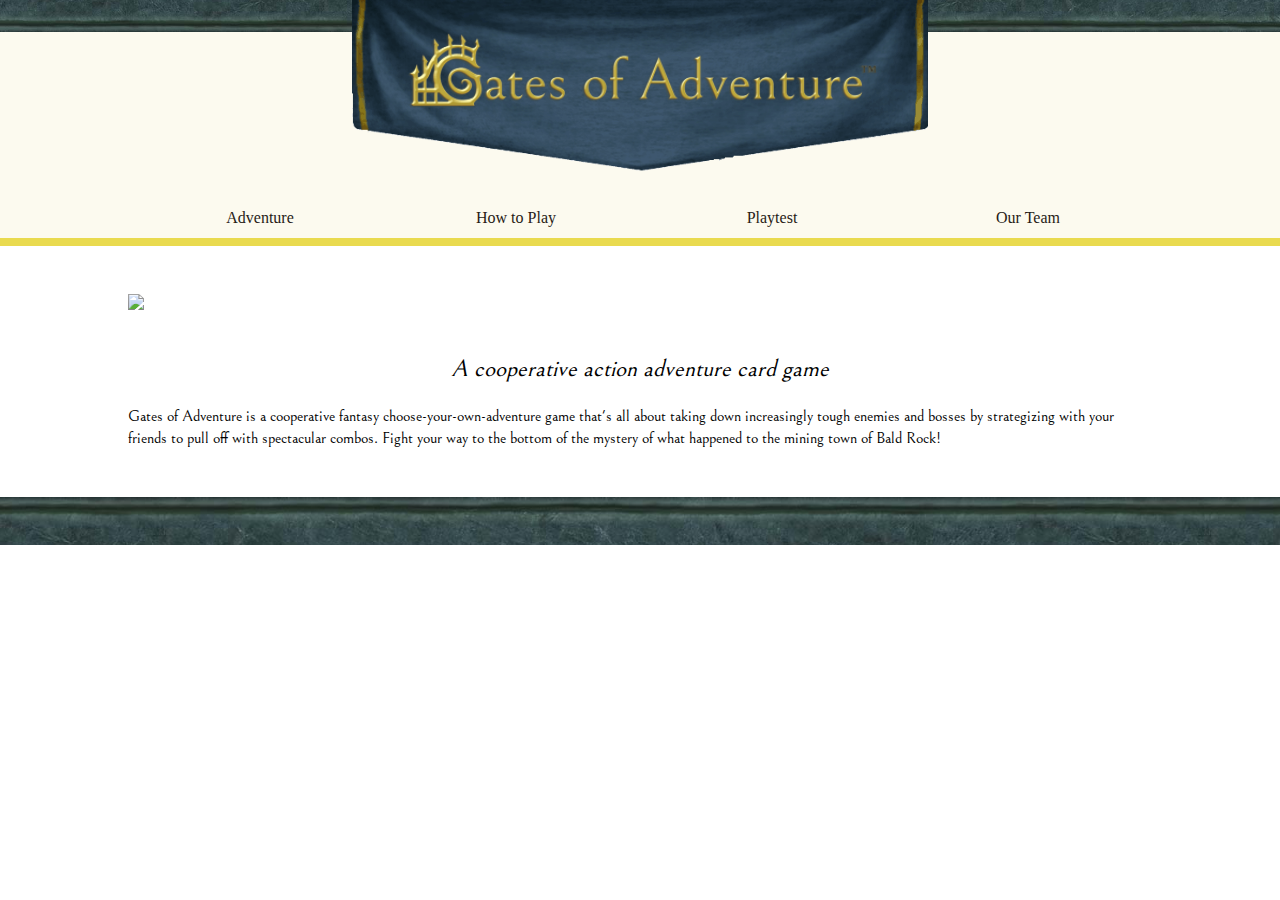
==== index.html @ 1a71f746 "website draft 1" ====
<!DOCTYPE html>
<html lang="en">
<head>
    <meta charset="UTF-8">
    <meta name="viewport" content="width=device-width, initial-scale=1.0">
    <meta http-equiv="X-UA-Compatible" content="ie=edge">
    <link rel="stylesheet" href="./css/reset.css" media="screen" charset="utf-8">
    <link rel="stylesheet" href="./css/gatesofadventuretheme.css" media="screen" charset="utf-8">
    <title>Document</title>
</head>
<body>
    
    <header>
        <div class="leatherBorder"></div>
        <div class="headerBackground">
            <div class="padContent">
                    <div class="logoBanner"><a href="./index.html"><img class="logo" src="./images/Logo.png"></a></div>
                    <ul class="navMenu">
                        <li><a href="./pages/adventure.html">Adventure</a></li>
                        <li><a href="./pages/how-to-play.html">How to Play</a></li>
                        <li><a href="./pages/playtesting.html">Playtest</a></li>
                        <li><a href="./pages/our-team.html">Our Team</a></li>
                    </ul>
            </div>
        </div>
        <div class="headerBorder"></div>
    </header>

    <main>
        <img class="heroImage" src="https://via.placeholder.com/900x500.png">
        <div class="padContent">
            <p class="tagline">A cooperative action adventure card game</p>
            <p>Gates of Adventure is a cooperative fantasy choose-your-own-adventure game that's all about taking down  increasingly tough enemies and bosses by strategizing with your friends to pull off with spectacular combos. Fight your way to the bottom of the mystery of what happened to the mining town of Bald Rock!</p>
        </div>
    </main>

    <footer>

        <div class="leatherBorder"></div>
    </footer>

</body>
</html>
---- css/gatesofadventuretheme.css ----
@import url('https://fonts.googleapis.com/css?family=Bellefair|IM+Fell+DW+Pica+SC|IM+Fell+Great+Primer');

* { 
    box-sizing: border-box;
}

p {
    font-family: 'Bellefair', serif;
}

a {
    font-family: 'IM Fell DW Pica SC', serif;
}

h1,
h2,
h3,
h4 {
    font-weight: bold;
    font-family: 'IM Fell Great Primer', serif;
}

h1 {
    font-size: 3rem;
    margin: 0 0 1.5rem;
}

header div.leatherBorder,
footer div.leatherBorder {
    height: 2rem;
    background: #1e3234 url("../images/LeatherBorder.jpg") repeat-x bottom;
    background-size: auto 180%;
}

header div.headerBackground {
    background-color: #fcfaef;
}

header div.logoBanner {
    background: rgba(16, 46, 63, 0) url("../images/banner.png") no-repeat;
    background-size: contain;
    width: 60vw;
    max-width: 36rem;
    min-width: 16rem;
    margin: 0 auto;
    padding: 1rem 3rem 3rem; 
    position: relative;
    top: -2rem;
}

header img.logo {
    width: 100%;
    height: auto;
}

header ul.navMenu {
    margin: 0 10vw;
    height: 2rem;
    border-color: black;
}

header ul.navMenu li {
    width: 25%;
    height: 1.5rem;
    text-align: center;
    padding: 0 0.75rem;
    font-style: italic;
    float: left;
}

header ul.navMenu li a {
    color: #271b16;
    font-style: normal;
    display: block;
    padding: 0.25rem 0;
    width: 100%;
    margin: 0 0.25rem;
    text-decoration: none;
}

header ul.navMenu li a:hover {
    background-color: #faf5d9;
}

@media only screen and (max-width: 30rem) {
    header ul.navMenu {
        height: auto;
    }
    header ul.navMenu li {
        float: none;
        width: auto;
    }
}

header div.headerBorder {
    height: 0.5rem;
    background-color: #e9da4f;
    margin: 0 0 3rem;
}

footer {
    margin: 3rem 0 0;
}

footer div.leatherBorder {
    -moz-transform: scaleY(-1);
    -o-transform: scaleY(-1);
    -webkit-transform: scaleY(-1);
    transform: scaleY(-1);
    filter: FlipV;
    -ms-filter: "FlipV";
    height: 3rem;
}

main img.heroImage {
    height: auto;
    max-width: 75rem;
    width: 80vw;
    display: block;
    margin: 0 auto 3rem;
}

main img.inlineImage {
    height: auto;
    max-width: 40rem;
    width: 80vw;
    display: block;
    margin: 0 auto 3rem;
}

main p {
    line-height: 1.4rem;
    margin: 0 0 1.5rem;
}

main p.tagline {
    font-size: 1.5rem;
    font-style: italic;
    text-align: center;
}

main div.padContent {
    margin: 0 10vw;
}

main div.fourGridContainer {
    clear: both;
    margin-bottom: 1rem;
    max-width: 75rem;
    overflow: auto;
}

main div.fourGridContent {
    padding: 0 1.5rem;
    float: left;
    width: 25%;
}

main div.fourGridContent img {
    width: 100%;
}

main div.fourGridContent h2 {
    text-align: center;
    margin: 0.75rem 0;
}

main div.fourGridContent p {
    text-align: center;
    margin: 0;
}

main iframe {
    display: block;
    margin: 0 auto;
    width: 100%;
    max-width: 37.5rem;
}

main div.centered {
    width: 100%;
    max-width: 30rem;
    margin: 0 auto 3rem;
}

main div.centered img{
    display: block;
    margin: 0 auto 3rem;
    max-width: 30rem;
    width: 100%;
}

@media only screen and (max-width: 60rem) {
    main div.fourGridContent {
        width: 50%;
    }
}

@media only screen and (max-width: 35rem) {
    main div.fourGridContent {
        width: 100%;
    }
}
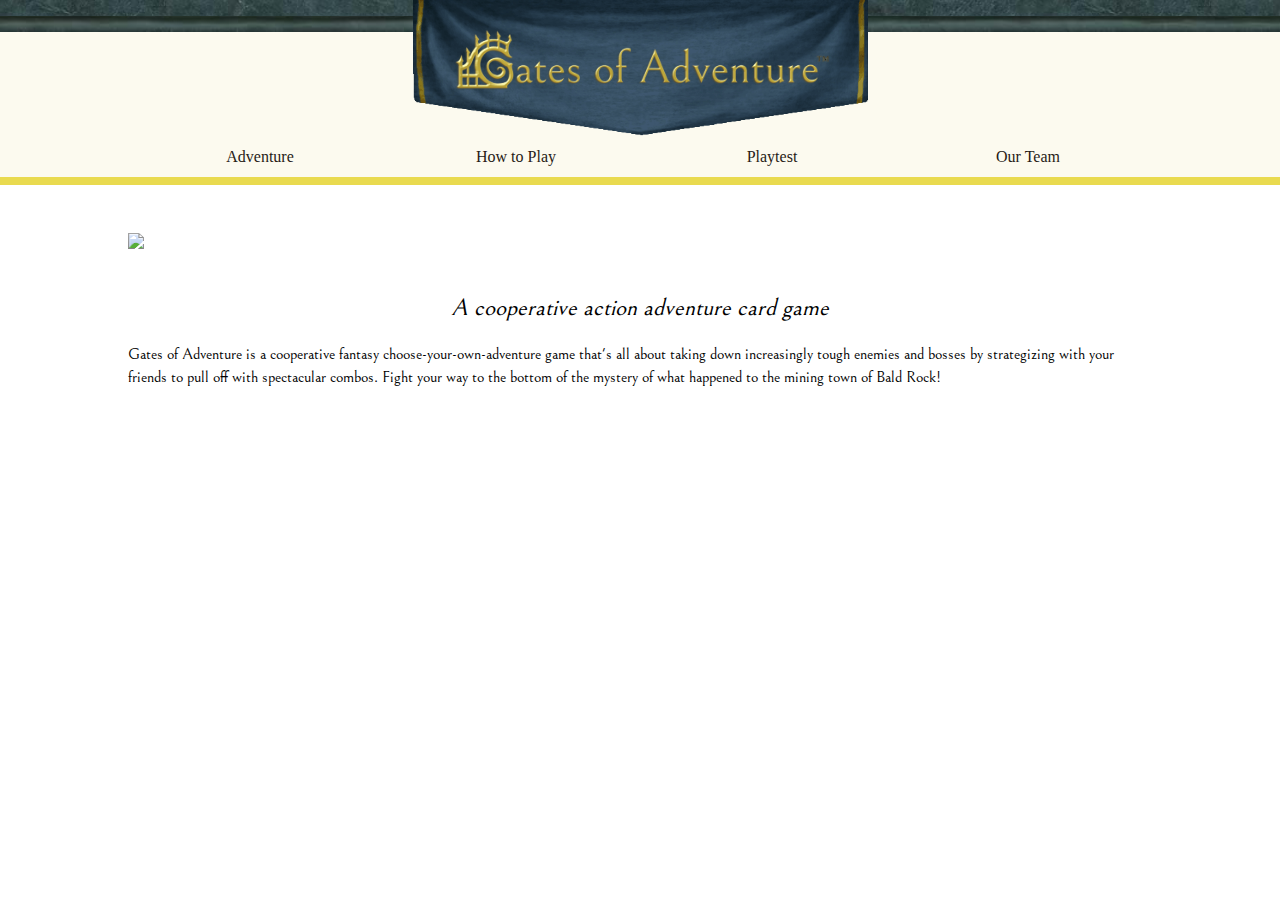
==== commit 12b3e782: "tweaked formatting of header to have more consistant spacing" ====
--- a/index.html
+++ b/index.html
@@ -6,21 +6,21 @@
     <meta http-equiv="X-UA-Compatible" content="ie=edge">
     <link rel="stylesheet" href="./css/reset.css" media="screen" charset="utf-8">
     <link rel="stylesheet" href="./css/gatesofadventuretheme.css" media="screen" charset="utf-8">
-    <title>Document</title>
+    <title>Gates of Adventure</title>
 </head>
 <body>
     
     <header>
-        <div class="leatherBorder"></div>
         <div class="headerBackground">
             <div class="padContent">
-                    <div class="logoBanner"><a href="./index.html"><img class="logo" src="./images/Logo.png"></a></div>
-                    <ul class="navMenu">
-                        <li><a href="./pages/adventure.html">Adventure</a></li>
-                        <li><a href="./pages/how-to-play.html">How to Play</a></li>
-                        <li><a href="./pages/playtesting.html">Playtest</a></li>
-                        <li><a href="./pages/our-team.html">Our Team</a></li>
-                    </ul>
+                <div class="leatherBorder"></div>
+                <div class="logoBanner"><a href="./index.html"><img class="logo" src="./images/Logo.png"></a></div>
+                <ul class="navMenu">
+                    <li><a href="./pages/adventure.html">Adventure</a></li>
+                    <li><a href="./pages/how-to-play.html">How to Play</a></li>
+                    <li><a href="./pages/playtesting.html">Playtest</a></li>
+                    <li><a href="./pages/our-team.html">Our Team</a></li>
+                </ul>
             </div>
         </div>
         <div class="headerBorder"></div>
--- a/css/gatesofadventuretheme.css
+++ b/css/gatesofadventuretheme.css
@@ -27,9 +27,13 @@
 
 header div.leatherBorder,
 footer div.leatherBorder {
-    height: 2rem;
+    height: 4rem;
+    width: 100%;
     background: #1e3234 url("../images/LeatherBorder.jpg") repeat-x bottom;
     background-size: auto 180%;
+    position: absolute;
+    top: -2rem;
+    z-index: 10;
 }
 
 header div.headerBackground {
@@ -37,15 +41,15 @@
 }
 
 header div.logoBanner {
-    background: rgba(16, 46, 63, 0) url("../images/banner.png") no-repeat;
+    background: rgba(16, 46, 63, 0) url("../images/banner.png") no-repeat center top;
     background-size: contain;
     width: 60vw;
-    max-width: 36rem;
+    max-width: 30rem;
     min-width: 16rem;
-    margin: 0 auto;
-    padding: 1rem 3rem 3rem; 
+    margin: 0 auto 0.5rem;
+    padding: 1rem 3rem 2rem; 
     position: relative;
-    top: -2rem;
+    z-index: 30;
 }
 
 header img.logo {
@@ -85,6 +89,7 @@
 @media only screen and (max-width: 30rem) {
     header ul.navMenu {
         height: auto;
+        padding: 0 0 1rem;
     }
     header ul.navMenu li {
         float: none;
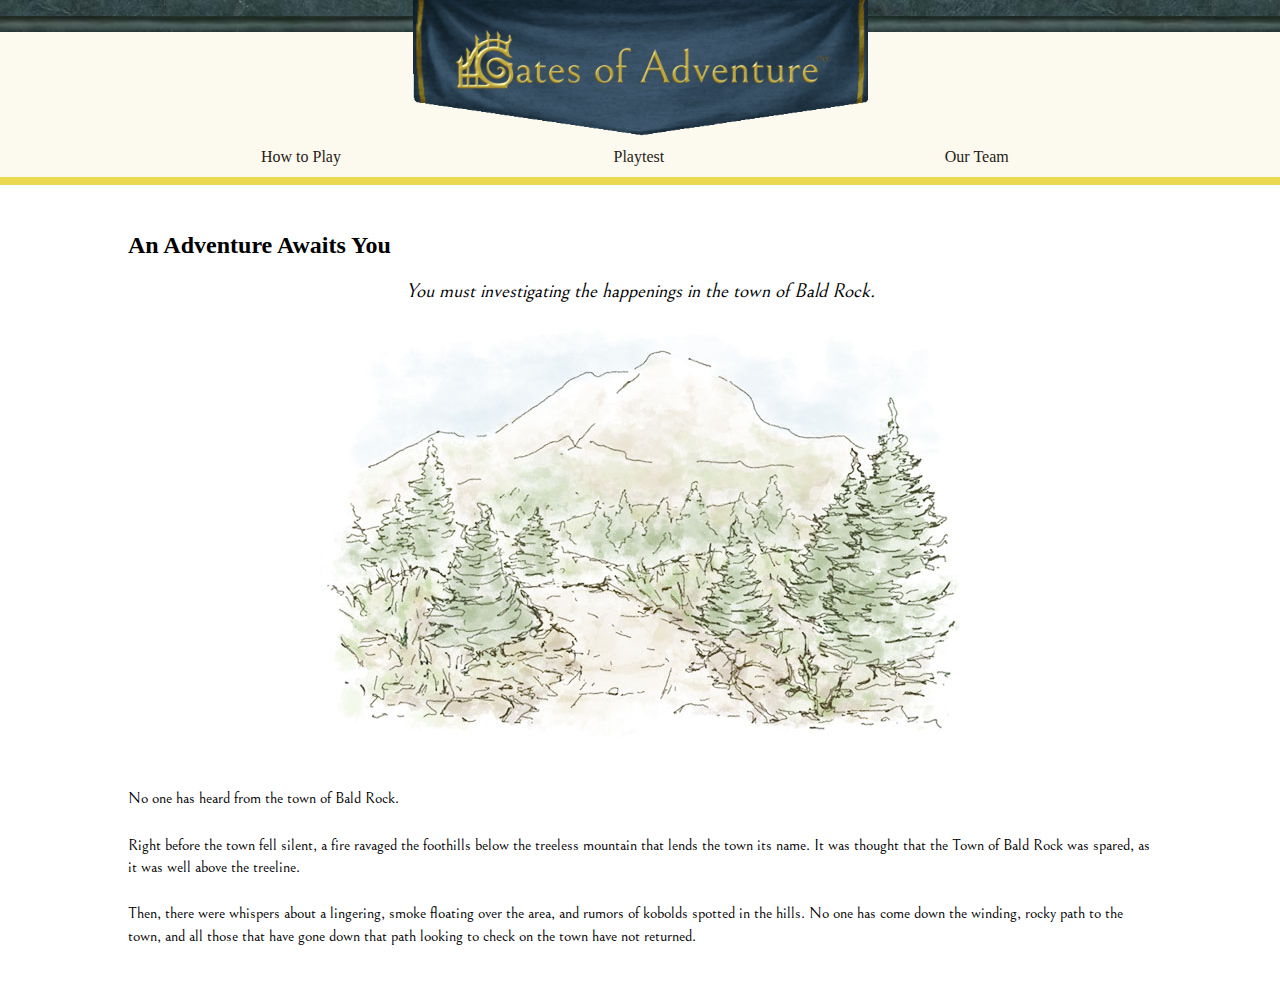
==== commit d4c28c47: "moved content of adventure page to home, and removed adventure page temporarily" ====
--- a/index.html
+++ b/index.html
@@ -16,7 +16,7 @@
                 <div class="leatherBorder"></div>
                 <div class="logoBanner"><a href="./index.html"><img class="logo" src="./images/Logo.png"></a></div>
                 <ul class="navMenu">
-                    <li><a href="./pages/adventure.html">Adventure</a></li>
+                    <!-- <li><a href="./pages/adventure.html">Adventure</a></li> -->
                     <li><a href="./pages/how-to-play.html">How to Play</a></li>
                     <li><a href="./pages/playtesting.html">Playtest</a></li>
                     <li><a href="./pages/our-team.html">Our Team</a></li>
@@ -27,10 +27,23 @@
     </header>
 
     <main>
-        <img class="heroImage" src="https://via.placeholder.com/900x500.png">
+        <!-- <img class="heroImage" src="https://via.placeholder.com/900x500.png"> -->
         <div class="padContent">
-            <p class="tagline">A cooperative action adventure card game</p>
-            <p>Gates of Adventure is a cooperative fantasy choose-your-own-adventure game that's all about taking down  increasingly tough enemies and bosses by strategizing with your friends to pull off with spectacular combos. Fight your way to the bottom of the mystery of what happened to the mining town of Bald Rock!</p>
+            <!-- <p>Gates of Adventure is a cooperative fantasy choose-your-own-adventure game that's all about taking down  increasingly tough enemies and bosses by strategizing with your friends to pull off with spectacular combos. Fight your way to the bottom of the mystery of what happened to the mining town of Bald Rock!</p> -->
+            <h2>An Adventure Awaits You</h2>
+            <p class="tagline">You must investigating the happenings in the town of Bald Rock.</p>
+            <img class="inlineImage" src="images/CampaignImage.jpg">
+            <p>No one has heard from the town of Bald Rock.</p>
+            <p>Right before the town fell silent, a fire ravaged the foothills 
+                below the treeless mountain that lends the town its name.
+                It was thought that the Town of Bald Rock was spared, 
+                as it was well above the treeline. 
+            </p>
+            <p>Then, there were whispers about a lingering, smoke floating over the area,
+                and rumors of kobolds spotted in the hills.
+                No one has come down the winding, rocky path to the town,
+                and all those that have gone down that path looking to check on the town have not returned.
+            </p>
         </div>
     </main>
 
--- a/css/gatesofadventuretheme.css
+++ b/css/gatesofadventuretheme.css
@@ -6,6 +6,7 @@
 
 p {
     font-family: 'Bellefair', serif;
+    font-size: 1rem;
 }
 
 a {
@@ -23,6 +24,11 @@
 h1 {
     font-size: 3rem;
     margin: 0 0 1.5rem;
+}
+
+h2 {
+    font-size: 1.5rem;
+    margin: 0 0 0.75rem;
 }
 
 header div.leatherBorder,
@@ -64,7 +70,7 @@
 }
 
 header ul.navMenu li {
-    width: 25%;
+    width: 33%;
     height: 1.5rem;
     text-align: center;
     padding: 0 0.75rem;
@@ -139,7 +145,8 @@
 }
 
 main p.tagline {
-    font-size: 1.5rem;
+    margin: 1.5rem 0;
+    font-size: 1.25rem;
     font-style: italic;
     text-align: center;
 }
@@ -156,6 +163,7 @@
 }
 
 main div.fourGridContent {
+    margin-bottom: 1.5rem;
     padding: 0 1.5rem;
     float: left;
     width: 25%;
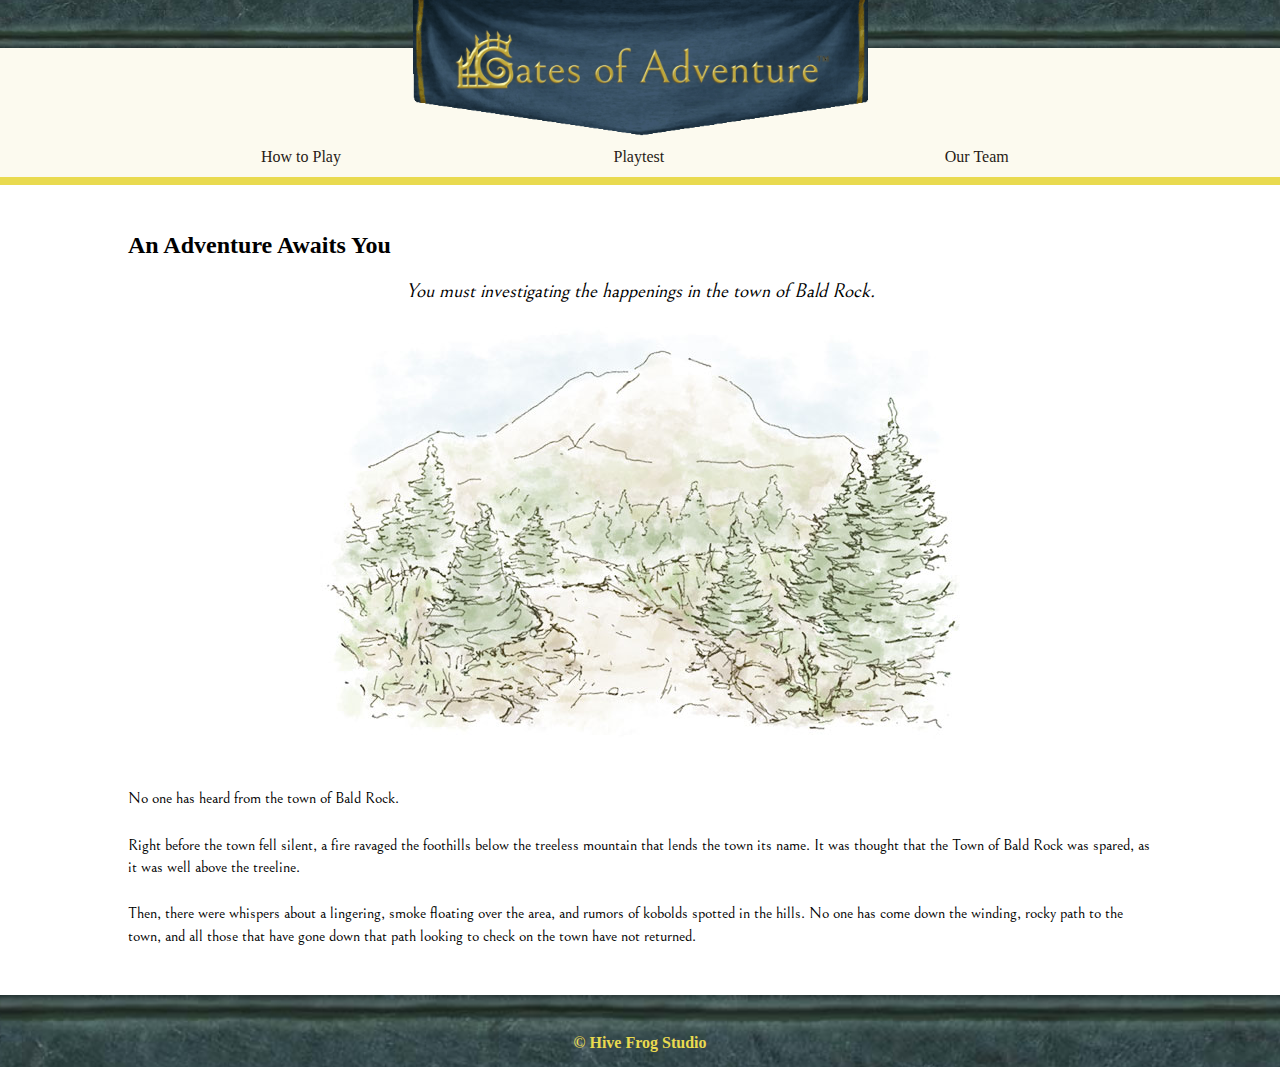
==== commit 2d450b3c: "fixed footer border and added copyright" ====
--- a/index.html
+++ b/index.html
@@ -48,8 +48,7 @@
     </main>
 
     <footer>
-
-        <div class="leatherBorder"></div>
+        <div class="leatherBorder"><p class="copyright">&copy; Hive Frog Studio</p></div>
     </footer>
 
 </body>
--- a/css/gatesofadventuretheme.css
+++ b/css/gatesofadventuretheme.css
@@ -33,12 +33,11 @@
 
 header div.leatherBorder,
 footer div.leatherBorder {
-    height: 4rem;
+    height: 3rem;
     width: 100%;
     background: #1e3234 url("../images/LeatherBorder.jpg") repeat-x bottom;
     background-size: auto 180%;
     position: absolute;
-    top: -2rem;
     z-index: 10;
 }
 
@@ -120,7 +119,21 @@
     transform: scaleY(-1);
     filter: FlipV;
     -ms-filter: "FlipV";
-    height: 3rem;
+    height: 4.5rem;
+}
+
+footer div.leatherBorder p {
+    color: #e9da4f;
+    font-family: 'IM Fell Great Primer', serif;
+    font-weight: bold;
+    margin: 1rem;
+    -moz-transform: scaleY(-1);
+    -o-transform: scaleY(-1);
+    -webkit-transform: scaleY(-1);
+    text-align: center;
+    transform: scaleY(-1);
+    filter: FlipV;
+    -ms-filter: "FlipV";
 }
 
 main img.heroImage {
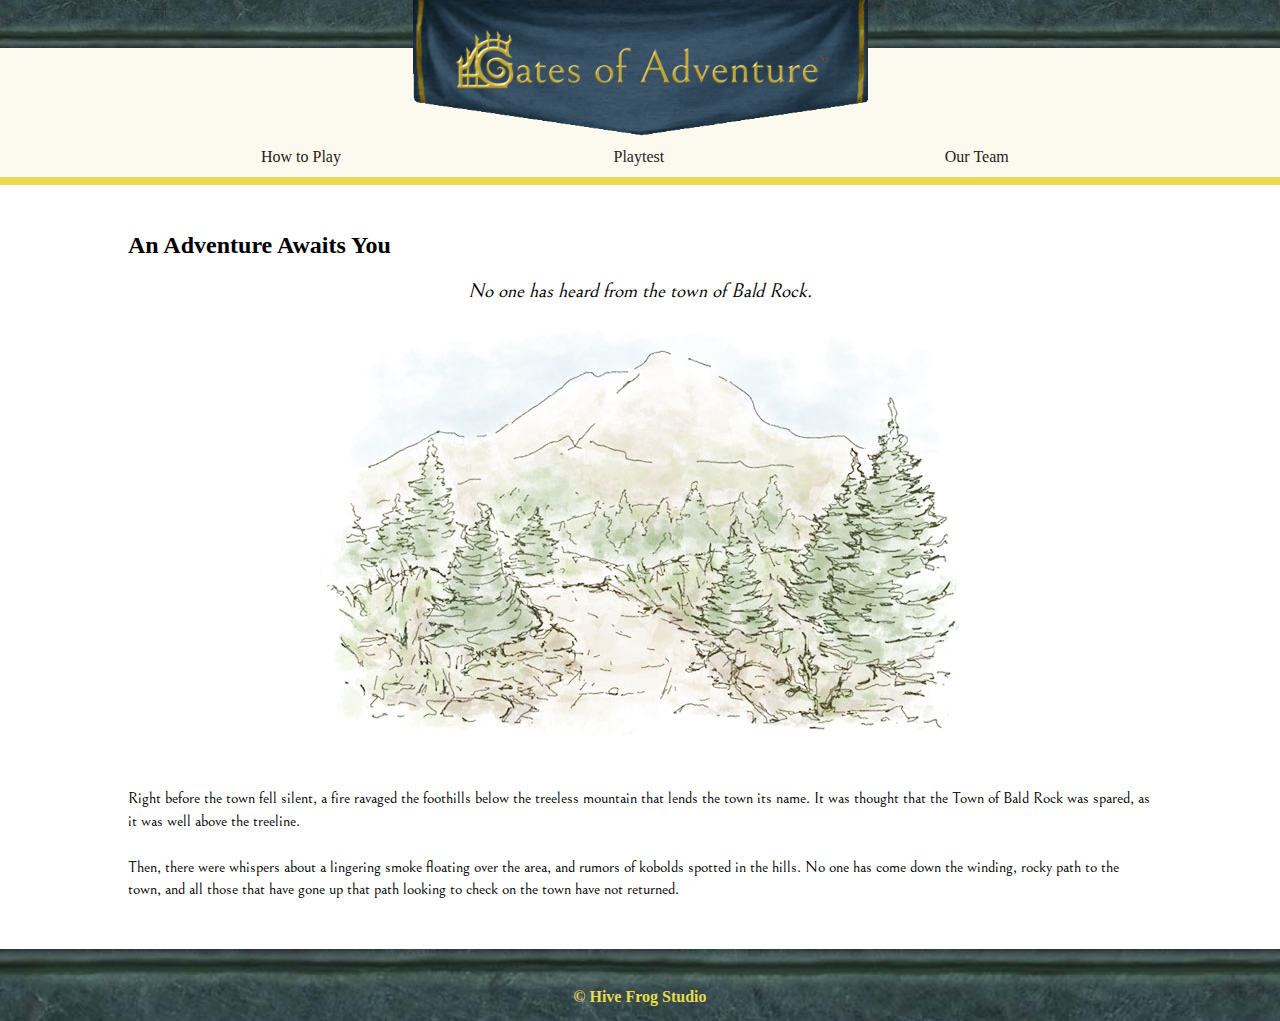
==== commit f610d696: "edited copy errors on home page" ====
--- a/index.html
+++ b/index.html
@@ -31,18 +31,17 @@
         <div class="padContent">
             <!-- <p>Gates of Adventure is a cooperative fantasy choose-your-own-adventure game that's all about taking down  increasingly tough enemies and bosses by strategizing with your friends to pull off with spectacular combos. Fight your way to the bottom of the mystery of what happened to the mining town of Bald Rock!</p> -->
             <h2>An Adventure Awaits You</h2>
-            <p class="tagline">You must investigating the happenings in the town of Bald Rock.</p>
+            <p class="tagline">No one has heard from the town of Bald Rock.</p>
             <img class="inlineImage" src="images/CampaignImage.jpg">
-            <p>No one has heard from the town of Bald Rock.</p>
             <p>Right before the town fell silent, a fire ravaged the foothills 
                 below the treeless mountain that lends the town its name.
                 It was thought that the Town of Bald Rock was spared, 
                 as it was well above the treeline. 
             </p>
-            <p>Then, there were whispers about a lingering, smoke floating over the area,
+            <p>Then, there were whispers about a lingering smoke floating over the area,
                 and rumors of kobolds spotted in the hills.
                 No one has come down the winding, rocky path to the town,
-                and all those that have gone down that path looking to check on the town have not returned.
+                and all those that have gone up that path looking to check on the town have not returned.
             </p>
         </div>
     </main>
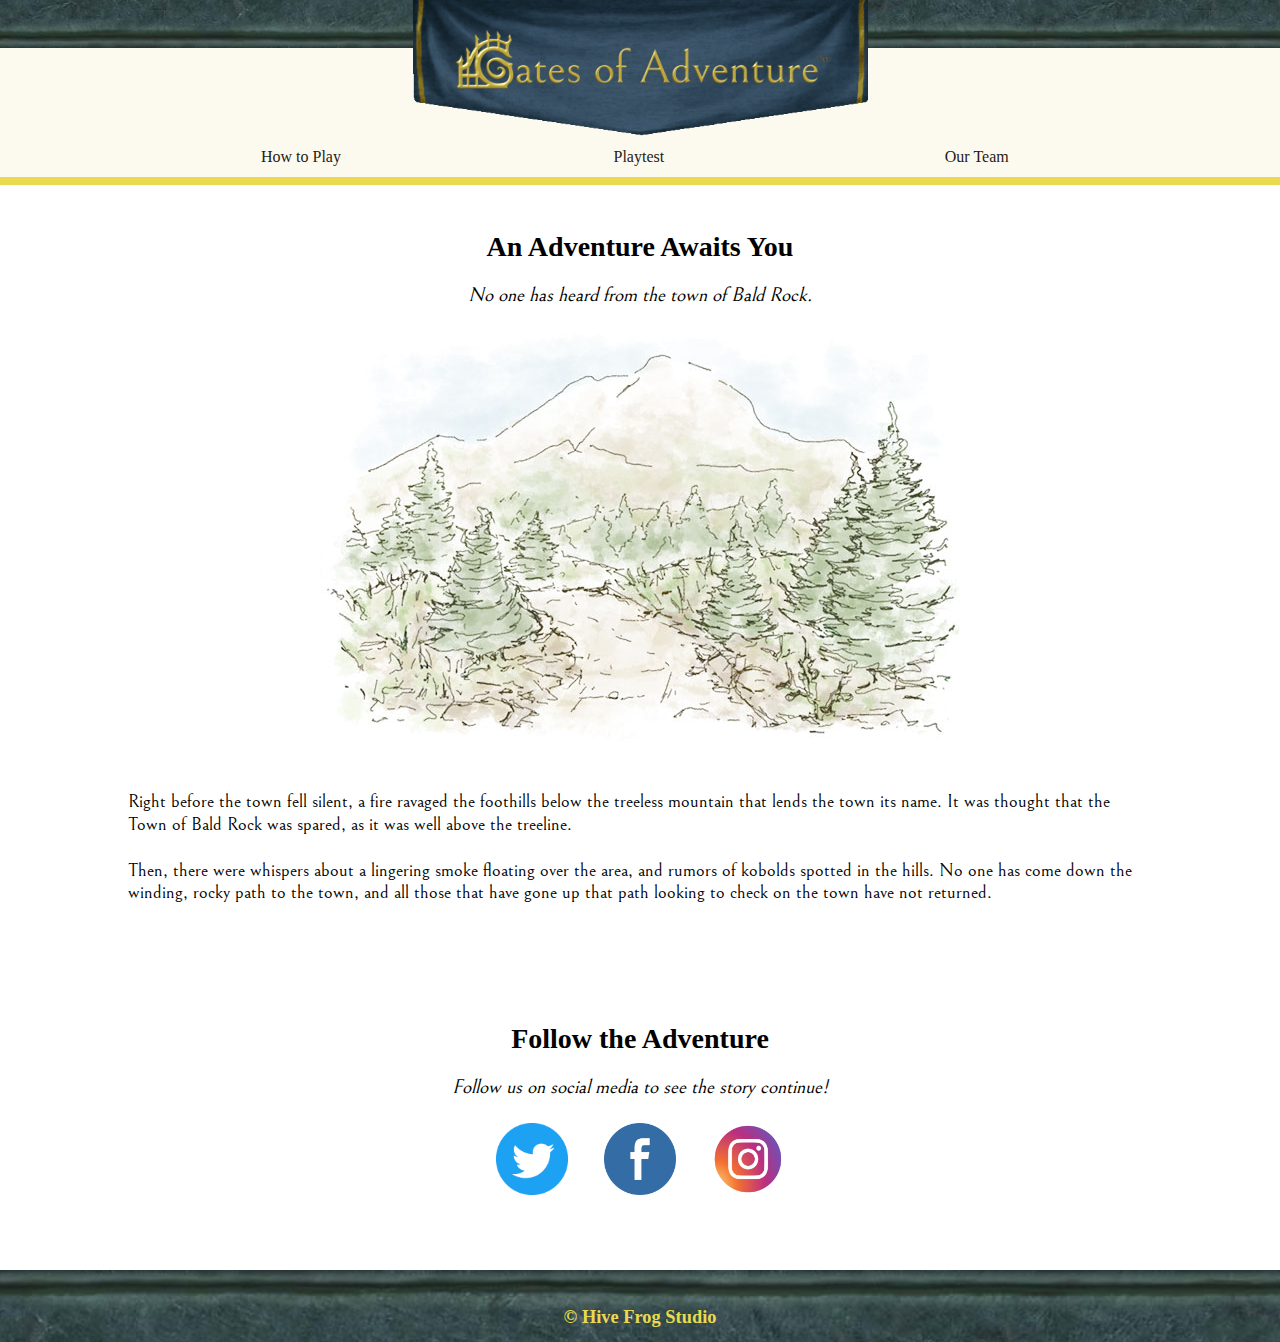
==== commit abc6b801: "added social media logos to homepage" ====
--- a/index.html
+++ b/index.html
@@ -43,6 +43,14 @@
                 No one has come down the winding, rocky path to the town,
                 and all those that have gone up that path looking to check on the town have not returned.
             </p>
+            <div class="sectionBreak"></div>
+            <h2>Follow the Adventure</h2>
+            <p class="tagline">Follow us on social media to see the story continue!</p>
+            <div class="socialMediaLogoContainer">
+                <a href="https://twitter.com/gatesoadventure?lang=bg" target="_blank"><img class="socialMediaLogo" src="images/twitterlogo.png" alt="Twitter Logo"></a>
+                <a href="https://www.facebook.com/GatesofAdventure/" target="_blank"><img class="socialMediaLogo" src="images/facebooklogo.png" alt="Facebook Logo"></a>
+                <a href="https://www.instagram.com/gatesofadventurecards/?hl=en" target="_blank"><img class="socialMediaLogo" src="images/instagramlogo.png" alt="Instagram Logo"></a>
+            </div>
         </div>
     </main>
 
--- a/css/gatesofadventuretheme.css
+++ b/css/gatesofadventuretheme.css
@@ -6,7 +6,7 @@
 
 p {
     font-family: 'Bellefair', serif;
-    font-size: 1rem;
+    font-size: 1.15rem;
 }
 
 a {
@@ -24,11 +24,13 @@
 h1 {
     font-size: 3rem;
     margin: 0 0 1.5rem;
+    text-align: center;
 }
 
 h2 {
-    font-size: 1.5rem;
+    font-size: 1.75rem;
     margin: 0 0 0.75rem;
+    text-align: center;
 }
 
 header div.leatherBorder,
@@ -168,6 +170,10 @@
     margin: 0 10vw;
 }
 
+main div.sectionBreak {
+    padding: 3rem 0;
+}
+
 main div.fourGridContainer {
     clear: both;
     margin-bottom: 1rem;
@@ -216,6 +222,18 @@
     width: 100%;
 }
 
+main div.socialMediaLogoContainer {
+    clear: both;
+    margin: 0 0 4.5rem;
+    text-align: center;
+}
+
+main div img.socialMediaLogo {
+    display: inline-block;
+    margin: 0 1rem;
+    width: 4.5rem;
+}
+
 @media only screen and (max-width: 60rem) {
     main div.fourGridContent {
         width: 50%;
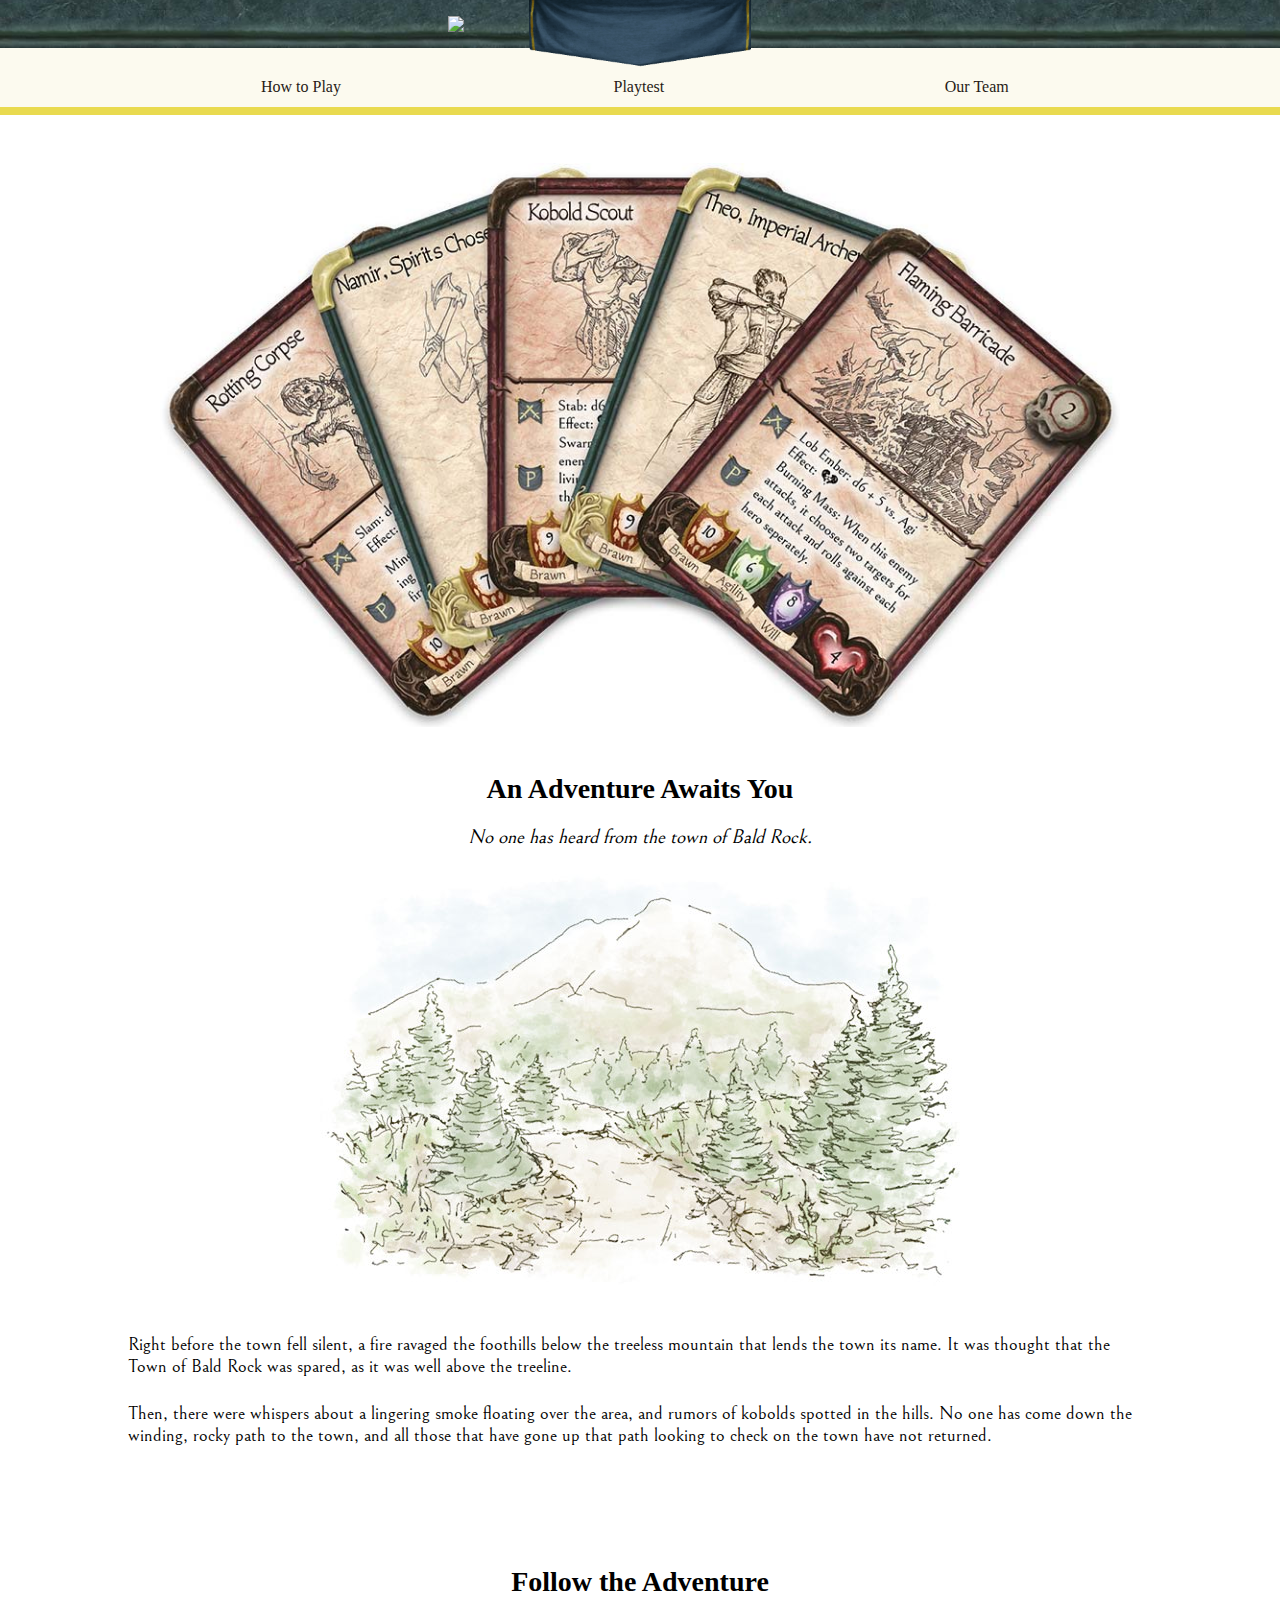
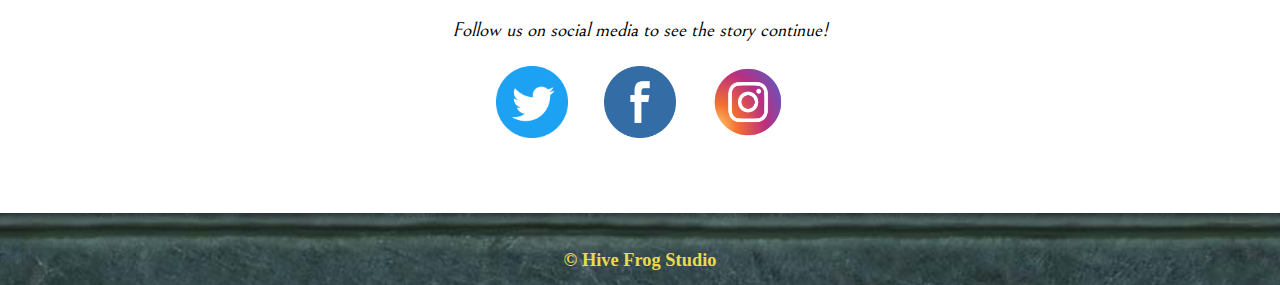
==== commit 1f592de3: "fixed captialization for images, added new images" ====
--- a/index.html
+++ b/index.html
@@ -14,7 +14,7 @@
         <div class="headerBackground">
             <div class="padContent">
                 <div class="leatherBorder"></div>
-                <div class="logoBanner"><a href="./index.html"><img class="logo" src="./images/Logo.png"></a></div>
+                <div class="logoBanner"><a href="./index.html"><img class="logo" src="./images/logo.png"></a></div>
                 <ul class="navMenu">
                     <!-- <li><a href="./pages/adventure.html">Adventure</a></li> -->
                     <li><a href="./pages/how-to-play.html">How to Play</a></li>
@@ -30,9 +30,10 @@
         <!-- <img class="heroImage" src="https://via.placeholder.com/900x500.png"> -->
         <div class="padContent">
             <!-- <p>Gates of Adventure is a cooperative fantasy choose-your-own-adventure game that's all about taking down  increasingly tough enemies and bosses by strategizing with your friends to pull off with spectacular combos. Fight your way to the bottom of the mystery of what happened to the mining town of Bald Rock!</p> -->
+            <img class="heroImage" src="images/5-card-fan-optimized.jpg">
             <h2>An Adventure Awaits You</h2>
             <p class="tagline">No one has heard from the town of Bald Rock.</p>
-            <img class="inlineImage" src="images/CampaignImage.jpg">
+            <img class="inlineImage" src="images/campaign_image.jpg">
             <p>Right before the town fell silent, a fire ravaged the foothills 
                 below the treeless mountain that lends the town its name.
                 It was thought that the Town of Bald Rock was spared, 
@@ -43,7 +44,9 @@
                 No one has come down the winding, rocky path to the town,
                 and all those that have gone up that path looking to check on the town have not returned.
             </p>
+            
             <div class="sectionBreak"></div>
+
             <h2>Follow the Adventure</h2>
             <p class="tagline">Follow us on social media to see the story continue!</p>
             <div class="socialMediaLogoContainer">
--- a/css/gatesofadventuretheme.css
+++ b/css/gatesofadventuretheme.css
@@ -37,7 +37,7 @@
 footer div.leatherBorder {
     height: 3rem;
     width: 100%;
-    background: #1e3234 url("../images/LeatherBorder.jpg") repeat-x bottom;
+    background: #1e3234 url("../images/leather_border.jpg") repeat-x bottom;
     background-size: auto 180%;
     position: absolute;
     z-index: 10;
@@ -140,7 +140,7 @@
 
 main img.heroImage {
     height: auto;
-    max-width: 75rem;
+    max-width: 60rem;
     width: 80vw;
     display: block;
     margin: 0 auto 3rem;
@@ -234,6 +234,26 @@
     width: 4.5rem;
 }
 
+main a.playtestButton {
+    background: rgba(255,255,255, 0) url("../images/playtest_button.jpg") no-repeat center;
+    background-size: contain;
+    display: block;
+    margin: 0 auto 3rem;
+    max-width: 30rem;
+    width: 100%;
+    height: 300px;
+}
+
+main a.playtestButton:hover {
+    background: rgba(255,255,255, 0) url("../images/playtest_button_hover.jpg") no-repeat center;
+    background-size: contain;
+}
+
+main a.playtestButton:active {
+    background: rgba(255,255,255, 0) url("../images/playtest_button_click.jpg") no-repeat center;
+    background-size: contain;
+}
+
 @media only screen and (max-width: 60rem) {
     main div.fourGridContent {
         width: 50%;
